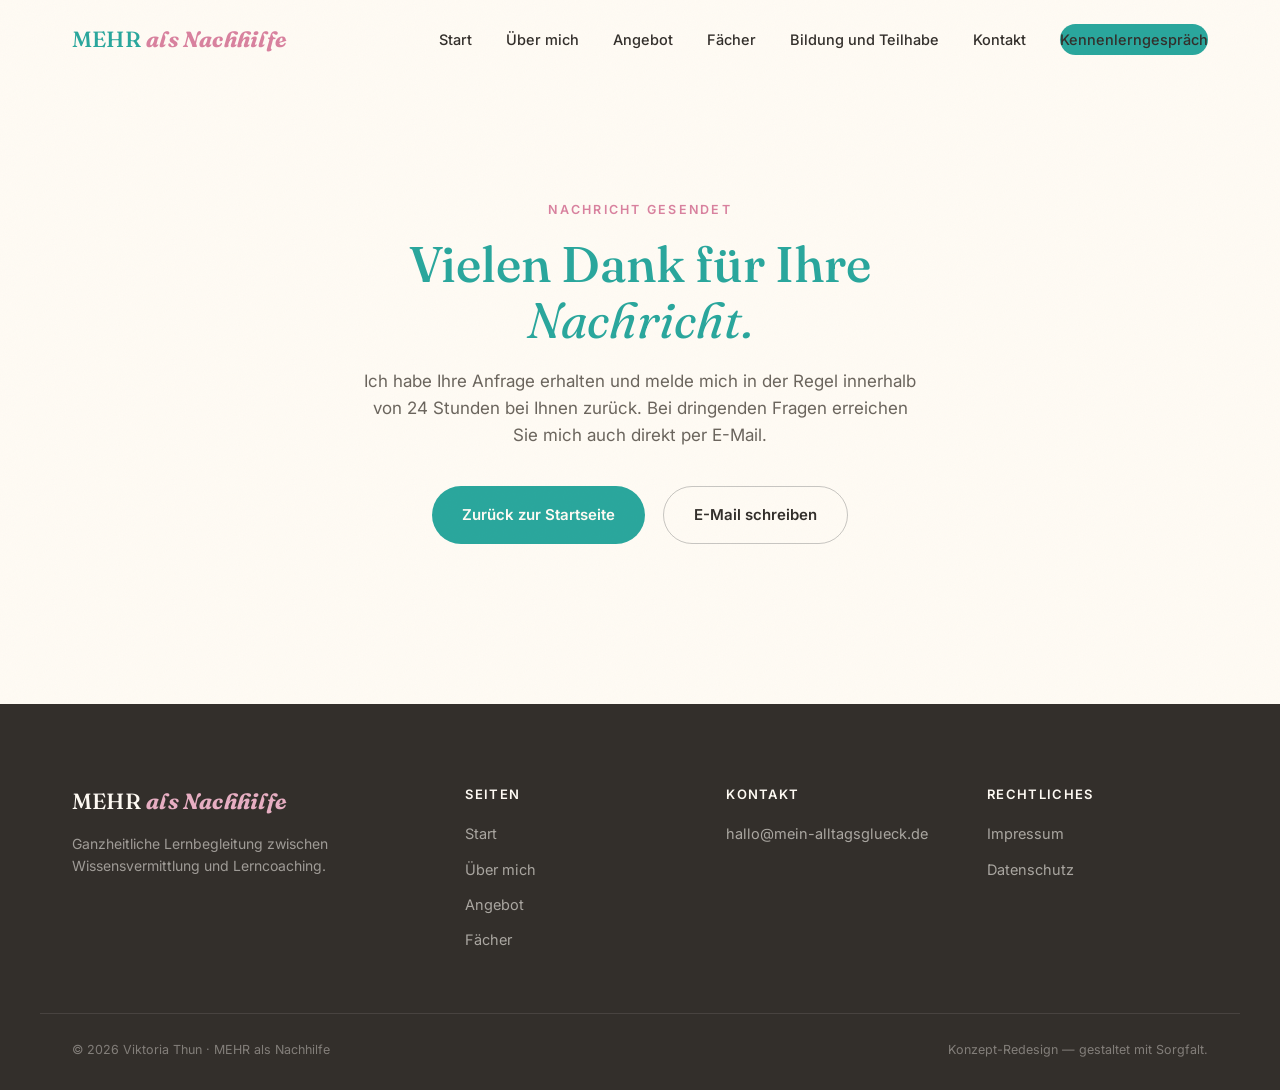
==== danke.html @ 9b4657d0 "Redirect contact form to a thank-you page on the own site Adds danke.html and sets the Web3Forms red" ====
<!DOCTYPE html>
<html lang="de">
<head>
<meta charset="UTF-8">
<meta name="viewport" content="width=device-width, initial-scale=1.0">
<title>Vielen Dank — MEHR als Nachhilfe | Viktoria Thun</title>
<meta name="description" content="Vielen Dank für Ihre Nachricht — ich melde mich schnellstmöglich bei Ihnen.">
<meta name="robots" content="noindex">
<link rel="canonical" href="https://mehr-als-nachhilfe.de/danke.html">
<link rel="icon" type="image/svg+xml" href="data:image/svg+xml,%3Csvg xmlns='http://www.w3.org/2000/svg' viewBox='0 0 64 64'%3E%3Crect width='64' height='64' rx='14' fill='%232AA79D'/%3E%3Ctext x='32' y='45' font-family='Georgia,serif' font-style='italic' font-weight='700' font-size='36' fill='%23FFFBF4' text-anchor='middle'%3EM%3C/text%3E%3C/svg%3E">
<link rel="preconnect" href="https://fonts.googleapis.com">
<link rel="preconnect" href="https://fonts.gstatic.com" crossorigin>
<link href="https://fonts.googleapis.com/css2?family=Fraunces:ital,opsz,wght@0,9..144,300;0,9..144,400;0,9..144,500;0,9..144,600;1,9..144,400&family=Inter:wght@300;400;500;600;700&display=swap" rel="stylesheet">
<link rel="stylesheet" href="css/style.css">
</head>
<body>

<div class="grain"></div>

<header class="site-header" id="siteHeader">
  <div class="container header-inner">
    <a href="index.html#top" class="logo">MEHR <em>als Nachhilfe</em></a>
    <nav class="main-nav" id="mainNav">
      <a href="index.html#top">Start</a>
      <a href="index.html#ueber-mich">Über mich</a>
      <a href="index.html#konzept">Angebot</a>
      <a href="faecher.html">Fächer</a>
      <a href="index.html#bildung-teilhabe">Bildung und Teilhabe</a>
      <a href="index.html#kontakt">Kontakt</a>
      <a href="index.html#kontakt" class="nav-cta">Kennenlerngespräch</a>
    </nav>
    <button class="burger" id="burger" aria-label="Menü öffnen">
      <span></span><span></span><span></span>
    </button>
  </div>
</header>

<main>
  <section class="thankyou">
    <div class="container thankyou-inner">
      <p class="eyebrow center">Nachricht gesendet</p>
      <h1 class="section-title center">Vielen Dank für Ihre <span class="italic">Nachricht.</span></h1>
      <p class="section-lead center">
        Ich habe Ihre Anfrage erhalten und melde mich in der Regel innerhalb von
        24 Stunden bei Ihnen zurück. Bei dringenden Fragen erreichen Sie mich auch
        direkt per E-Mail.
      </p>
      <div class="thankyou-actions">
        <a href="index.html#top" class="btn btn-primary magnetic"><span>Zurück zur Startseite</span></a>
        <a href="mailto:hallo@mein-alltagsglueck.de" class="btn btn-ghost magnetic"><span>E-Mail schreiben</span></a>
      </div>
    </div>
  </section>
</main>

<footer class="site-footer">
  <div class="container footer-inner">
    <div class="footer-brand">
      <a href="index.html#top" class="logo">MEHR <em>als Nachhilfe</em></a>
      <p>Ganzheitliche Lernbegleitung zwischen Wissensvermittlung und Lerncoaching.</p>
    </div>
    <div class="footer-col">
      <h4>Seiten</h4>
      <a href="index.html#top">Start</a>
      <a href="index.html#ueber-mich">Über mich</a>
      <a href="index.html#konzept">Angebot</a>
      <a href="faecher.html">Fächer</a>
    </div>
    <div class="footer-col">
      <h4>Kontakt</h4>
      <a href="mailto:hallo@mein-alltagsglueck.de">hallo@mein-alltagsglueck.de</a>
    </div>
    <div class="footer-col">
      <h4>Rechtliches</h4>
      <a href="impressum.html">Impressum</a>
      <a href="datenschutz.html">Datenschutz</a>
    </div>
  </div>
  <div class="container footer-bottom">
    <span>© 2026 Viktoria Thun · MEHR als Nachhilfe</span>
    <span>Konzept-Redesign — gestaltet mit Sorgfalt.</span>
  </div>
</footer>

<script src="js/script.js"></script>
</body>
</html>
---- css/style.css ----
/* ============ TOKENS ============ */
:root{
  --ivory:#FFFBF4;
  --ivory-alt:#FDEEDD;
  --ink:#332F2B;
  --ink-soft:#6B655D;
  --forest:#2AA79D;
  --forest-light:#6FCFC5;
  --terracotta:#D9829F;
  --terracotta-light:#E8AFC3;
  --gold:#FFC94D;
  --white:#FFFFFF;

  --font-serif:'Fraunces', serif;
  --font-sans:'Inter', sans-serif;

  --ease:cubic-bezier(.16,1,.3,1);
  --container:1200px;
}

*,*::before,*::after{box-sizing:border-box;}
html{scroll-behavior:smooth;}
body{
  margin:0;
  background:var(--ivory);
  color:var(--ink);
  font-family:var(--font-sans);
  font-size:16px;
  line-height:1.6;
  overflow-x:hidden;
  cursor:default;
}
img{max-width:100%;display:block;}
a{color:inherit;text-decoration:none;}
ul{margin:0;padding:0;list-style:none;}
.container{max-width:var(--container);margin:0 auto;padding:0 32px;}
.italic{font-family:var(--font-serif);font-style:italic;font-weight:400;}

/* ============ GRAIN OVERLAY ============ */
.grain{
  position:fixed;inset:0;pointer-events:none;z-index:9998;
  opacity:.035;mix-blend-mode:multiply;
  background-image:url("data:image/svg+xml,%3Csvg xmlns='http://www.w3.org/2000/svg' width='120' height='120'%3E%3Cfilter id='n'%3E%3CfeTurbulence type='fractalNoise' baseFrequency='0.9' numOctaves='2' stitchTiles='stitch'/%3E%3C/filter%3E%3Crect width='100%25' height='100%25' filter='url(%23n)'/%3E%3C/svg%3E");
}

/* ============ CUSTOM CURSOR ============ */
.cursor-dot,.cursor-ring{
  position:fixed;top:0;left:0;border-radius:50%;pointer-events:none;z-index:9999;
  transform:translate(-50%,-50%);
}
.cursor-dot{width:6px;height:6px;background:var(--terracotta);transition:opacity .2s;}
.cursor-ring{
  width:34px;height:34px;border:1px solid rgba(18,72,68,.4);
  transition:transform .15s var(--ease),opacity .2s,border-color .2s,width .2s,height .2s;
}
.cursor-ring.hovered{
  width:56px;height:56px;border-color:var(--terracotta);
  background:rgba(217,130,159,.08);
}
@media (hover:none), (pointer:coarse){
  .cursor-dot,.cursor-ring{display:none;}
}

/* ============ PRELOADER ============ */
.preloader{
  position:fixed;inset:0;z-index:10000;background:var(--forest);
  display:flex;align-items:center;justify-content:center;
  transition:transform .9s var(--ease),opacity .6s ease .3s;
}
.preloader.done{transform:translateY(-100%);opacity:0;pointer-events:none;}
.preloader-inner{text-align:center;color:var(--ivory);}
.preloader-mark{
  font-family:var(--font-serif);font-size:clamp(28px,5vw,44px);
  letter-spacing:.02em;font-style:italic;opacity:0;
  animation:fadeUp .8s var(--ease) .2s forwards;
}
.preloader-mark em{font-style:italic;font-weight:700;color:var(--terracotta);}
.preloader-bar{width:180px;height:1px;background:rgba(250,246,240,.2);margin:22px auto 0;overflow:hidden;}
.preloader-bar span{display:block;height:100%;width:0%;background:var(--terracotta);animation:loadbar 1.6s var(--ease) forwards;}
@keyframes loadbar{to{width:100%;}}
@keyframes fadeUp{from{opacity:0;transform:translateY(14px);}to{opacity:1;transform:translateY(0);}}

/* ============ REVEAL ANIMATION ============ */
.reveal{opacity:0;transform:translateY(28px);transition:opacity .8s var(--ease),transform .8s var(--ease);}
.reveal.in-view{opacity:1;transform:translateY(0);}

/* ============ HEADER ============ */
.site-header{
  position:fixed;top:0;left:0;right:0;z-index:500;
  padding:22px 0;transition:padding .4s var(--ease),background .4s var(--ease),box-shadow .4s var(--ease);
}
.site-header.scrolled{
  padding:12px 0;background:rgba(250,246,240,.75);backdrop-filter:blur(14px) saturate(160%);
  box-shadow:0 1px 0 rgba(18,72,68,.08);
}
.header-inner{display:flex;align-items:center;justify-content:space-between;}
.logo{font-family:var(--font-serif);font-size:22px;font-weight:500;color:var(--forest);letter-spacing:.01em;}
.logo em{font-style:italic;font-weight:700;color:var(--terracotta);}
.main-nav{display:flex;align-items:center;gap:34px;}
.main-nav a{
  position:relative;font-size:14.5px;font-weight:500;color:var(--ink);padding:4px 0;
}
.main-nav a:not(.nav-cta)::after{
  content:'';position:absolute;left:0;bottom:0;width:0;height:1px;background:var(--terracotta);
  transition:width .3s var(--ease);
}
.main-nav a:not(.nav-cta):hover::after{width:100%;}
.nav-cta{
  background:var(--forest);color:var(--ivory);padding:10px 20px;border-radius:100px;
  transition:background .3s var(--ease),transform .3s var(--ease);
}
.nav-cta:hover{background:var(--terracotta);transform:translateY(-2px);}
.burger{display:none;flex-direction:column;gap:5px;background:none;border:none;cursor:pointer;padding:8px;}
.burger span{width:22px;height:2px;background:var(--forest);border-radius:2px;}

/* ============ BUTTONS ============ */
.btn{
  position:relative;display:inline-flex;align-items:center;justify-content:center;
  padding:16px 30px;border-radius:100px;font-size:15px;font-weight:600;
  overflow:hidden;isolation:isolate;transition:transform .3s var(--ease),box-shadow .3s var(--ease);
}
.btn span{position:relative;z-index:2;}
.btn-primary{background:var(--forest);color:var(--ivory);}
.btn-primary::before{
  content:'';position:absolute;inset:0;z-index:1;background:var(--terracotta);
  transform:translateX(-101%);transition:transform .45s var(--ease);
}
.btn-primary:hover::before{transform:translateX(0);}
.btn-primary:hover{box-shadow:0 12px 30px -8px rgba(18,72,68,.5);}
.btn-lg{padding:19px 40px;font-size:16.5px;}
.btn-ghost{border:1px solid rgba(38,42,46,.25);color:var(--ink);background:transparent;}
.btn-ghost:hover{border-color:var(--forest);background:var(--forest);color:var(--ivory);}
.btn-dark{background:var(--ink);color:var(--ivory);}
.btn-dark:hover{background:var(--terracotta);}
.btn-outline-light{border:1px solid rgba(250,246,240,.35);color:var(--ivory);background:transparent;margin-top:8px;}
.btn-outline-light:hover{background:var(--ivory);color:var(--forest);}
.magnetic{will-change:transform;}

/* ============ EYEBROW / TITLES ============ */
.eyebrow{
  font-size:12.5px;letter-spacing:.18em;text-transform:uppercase;font-weight:600;
  color:var(--terracotta);margin:0 0 16px;
}
.eyebrow-light{color:var(--terracotta-light);}
.eyebrow.center{text-align:center;}
.section-title{
  font-family:var(--font-serif);font-weight:500;font-size:clamp(30px,4.2vw,50px);
  line-height:1.12;margin:0 0 20px;color:var(--forest);
}
.section-title.light{color:var(--ivory);}
.section-title.center{text-align:center;margin-left:auto;margin-right:auto;}
.section-lead{
  max-width:560px;color:var(--ink-soft);font-size:17px;
}
.section-lead.center{margin:0 auto;text-align:center;}

/* ============ HERO ============ */
.hero{
  position:relative;min-height:100svh;display:flex;align-items:center;
  padding:140px 0 100px;overflow:hidden;background:var(--ivory);
}
.hero > .container{width:100%;}
.hero-photo-panel{
  position:absolute;top:0;right:0;bottom:0;width:50%;z-index:0;overflow:hidden;
}
.hero-bg-photo{
  width:100%;height:100%;object-fit:cover;object-position:center 14%;
  transform:scale(1.08);
  filter:grayscale(.05) saturate(1.12) brightness(1.08) contrast(.95) sepia(.05);
}
.hero-photo-fade{
  position:absolute;inset:0;z-index:1;
  background:
    linear-gradient(90deg,var(--ivory) 0%,rgba(255,251,244,.9) 10%,rgba(255,251,244,.55) 24%,rgba(255,251,244,.2) 38%,rgba(255,251,244,0) 55%),
    linear-gradient(0deg,rgba(255,251,244,.35) 0%,rgba(255,251,244,0) 32%),
    linear-gradient(180deg,rgba(255,251,244,.3) 0%,rgba(255,251,244,0) 28%);
}
.hero-ring{
  position:absolute;z-index:2;width:120px;aspect-ratio:1/1;top:14%;left:-6%;
  border:1px solid var(--terracotta);border-radius:50%;animation:spin 24s linear infinite;
}
.hero-ring::before{
  content:'';position:absolute;top:-4px;left:50%;width:8px;height:8px;background:var(--terracotta);
  border-radius:50%;transform:translateX(-50%);
}
.hero-dot{
  position:absolute;z-index:2;width:16px;height:16px;background:var(--gold);border-radius:50%;
  bottom:16%;left:2%;box-shadow:0 6px 16px -4px rgba(255,201,77,.6);
}
.hero-inner{position:relative;z-index:2;}
.hero-copy{max-width:440px;}
.hero-title{
  font-family:var(--font-serif);font-weight:500;color:var(--forest);
  font-size:clamp(32px,4.4vw,60px);line-height:1.08;letter-spacing:-.01em;margin:0 0 28px;
  overflow-wrap:break-word;
}
.hero-title .line{display:block;overflow:hidden;padding-bottom:.08em;}
.hero-title .word{display:inline-block;opacity:0;transform:translateY(110%) rotate(4deg);animation:wordUp .9s var(--ease) forwards;}
.hero-title .word-em{font-style:italic;color:var(--terracotta);}
@keyframes wordUp{to{opacity:1;transform:translateY(0) rotate(0);}}
.hero-badge{
  display:inline-flex;align-items:center;gap:9px;margin:0 0 22px;padding:8px 18px;
  border-radius:100px;background:var(--white);border:1px solid rgba(18,72,68,.12);
  font-size:13px;font-weight:600;color:var(--forest);
}
.hero-badge-dot{width:7px;height:7px;border-radius:50%;background:var(--terracotta);flex:none;}
.hero-sub{font-size:18px;color:var(--ink-soft);max-width:400px;margin:0 0 40px;transition-delay:1.95s;}
.hero-actions{display:flex;gap:18px;flex-wrap:wrap;transition-delay:2.1s;}

.scroll-cue{
  position:absolute;bottom:36px;left:32px;
  display:flex;flex-direction:column;align-items:center;gap:10px;z-index:2;
  font-size:11px;letter-spacing:.18em;text-transform:uppercase;color:var(--ink-soft);
}
.scroll-cue-line{width:1px;height:46px;background:linear-gradient(var(--forest),transparent);position:relative;overflow:hidden;}
.scroll-cue-line::after{
  content:'';position:absolute;top:-100%;left:0;width:100%;height:100%;background:var(--terracotta);
  animation:scrollDrip 2s ease-in-out infinite;
}
@keyframes scrollDrip{0%{top:-100%;}60%{top:100%;}100%{top:100%;}}

/* ============ MARQUEE ============ */
.marquee-section{background:var(--forest);padding:22px 0;overflow:hidden;}
.marquee{width:100%;overflow:hidden;}
.marquee-track{
  display:flex;white-space:nowrap;width:max-content;gap:14px;
  font-family:var(--font-serif);font-style:italic;font-size:20px;color:var(--ivory);
  animation:scrollLeft 30s linear infinite;
}
.marquee-track span{opacity:.85;padding:0 4px;}
@keyframes scrollLeft{from{transform:translateX(0);}to{transform:translateX(-50%);}}

/* ============ CLAIM ============ */
.claim{padding:110px 0;background:var(--ivory-alt);text-align:center;}
.claim-inner{max-width:820px;margin:0 auto;}
.claim-text{font-family:var(--font-serif);font-weight:400;font-size:clamp(22px,3vw,32px);line-height:1.5;color:var(--forest);margin:0;}
.claim-accent{font-style:italic;color:var(--terracotta);}

/* ============ OFFERS / KONZEPT ============ */
.offers{padding:140px 0;position:relative;}
.offers.has-bg{padding:160px 0;overflow:hidden;}
.offers.has-bg .container{position:relative;z-index:2;}
.section-bg{position:absolute;inset:0;z-index:0;overflow:hidden;}
.section-bg-photo{
  width:100%;height:100%;object-fit:cover;object-position:center 55%;
  transform:scale(1.06);
  filter:saturate(.8) brightness(1.08) contrast(.95) sepia(.1) hue-rotate(15deg);
}
.section-bg-overlay{
  position:absolute;inset:0;
  background:
    linear-gradient(180deg,
      var(--ivory) 0%,
      var(--ivory) 14%,
      rgba(255,251,244,.55) 26%,
      rgba(255,251,244,.18) 40%,
      rgba(255,251,244,.12) 65%,
      rgba(255,251,244,.4) 100%);
}
.konzept-intro{
  max-width:720px;margin:0 auto 24px;padding:40px 44px;
  background:rgba(255,251,244,.9);border-radius:28px;
  box-shadow:0 20px 50px -25px rgba(18,72,68,.2);
}
.offer-grid{
  display:grid;grid-template-columns:repeat(4,1fr);gap:26px;margin-top:64px;
}
.offer-grid--3{grid-template-columns:repeat(3,1fr);max-width:980px;margin-left:auto;margin-right:auto;}
.offer-grid--2{grid-template-columns:repeat(2,1fr);max-width:760px;margin-left:auto;margin-right:auto;}
.offer-card{
  background:var(--white);border-radius:22px;padding:38px 30px;text-align:center;
  border:1px solid rgba(18,72,68,.08);
  transition:transform .1s linear,box-shadow .4s var(--ease),border-color .4s var(--ease);
  transform-style:preserve-3d;perspective:800px;
}
.offer-card:hover{box-shadow:0 24px 50px -20px rgba(18,72,68,.25);border-color:transparent;}
.offer-icon{
  width:56px;height:56px;border-radius:16px;background:var(--ivory-alt);color:var(--forest);
  display:flex;align-items:center;justify-content:center;margin:0 auto 24px;
  transition:background .3s var(--ease),color .3s var(--ease);
}
.offer-card:hover .offer-icon{background:var(--forest);color:var(--ivory);}
.offer-mark{
  width:auto;height:auto;padding:8px 18px;border-radius:100px;
  font-family:var(--font-serif);font-style:italic;font-size:14px;font-weight:500;
}
.offer-card h3{font-family:var(--font-serif);font-size:21px;font-weight:500;margin:0 0 12px;color:var(--forest);}
.offer-card p{font-size:14.5px;color:var(--ink-soft);margin:0;}

/* ============ FORMAT (EINZEL/GRUPPE) ============ */
.format-note{
  max-width:640px;margin:28px auto 0;text-align:center;font-size:15px;color:var(--ink-soft);
}
.format-note strong{color:var(--forest);}

/* ============ FÄCHER PREVIEW ============ */
.faecher-preview{padding:140px 0;background:var(--ivory-alt);}
.faecher-preview-cta{text-align:center;margin-top:44px;}
.faecher-preview-grid{display:flex;flex-wrap:wrap;justify-content:center;gap:20px;margin-top:56px;}
.faecher-preview-card{
  display:flex;flex-direction:column;align-items:center;gap:16px;
  background:var(--white);border-radius:22px;padding:30px 28px;min-width:140px;
  border:1px solid rgba(18,72,68,.08);
  transition:transform .3s var(--ease),box-shadow .4s var(--ease),border-color .4s var(--ease);
}
.faecher-preview-card:hover{transform:translateY(-6px);box-shadow:0 24px 50px -20px rgba(18,72,68,.25);border-color:transparent;}
.faecher-preview-flag{
  display:inline-flex;align-items:center;justify-content:center;width:64px;height:64px;
  border-radius:18px;background:var(--ivory-alt);color:var(--forest);
  font-family:var(--font-serif);font-style:italic;font-weight:500;font-size:26px;
  transition:background .3s var(--ease),color .3s var(--ease);
}
.faecher-preview-card:hover .faecher-preview-flag{background:var(--forest);color:var(--ivory);}
.faecher-preview-card span:last-child{font-family:var(--font-serif);font-size:19px;font-weight:500;color:var(--forest);}

/* ============ BILDUNG UND TEILHABE ============ */
.but{padding:100px 0;}
.but-card{
  max-width:760px;margin:0 auto;padding:48px 52px;
  background:var(--ivory-alt);border-radius:28px;border:1px solid rgba(18,72,68,.08);
}
.but-card .section-lead{margin:0 auto;max-width:620px;}

/* ============ SUBJECT GRID (Fächer-Seite) ============ */
.subject-grid{
  display:flex;flex-wrap:wrap;justify-content:center;gap:24px;margin-top:64px;
}
.subject-card{
  background:var(--white);border-radius:22px;padding:34px 26px;
  border:1px solid rgba(18,72,68,.08);
  transition:transform .3s var(--ease),box-shadow .4s var(--ease),border-color .4s var(--ease);
  flex:1 1 230px;max-width:260px;
}
.subject-card:hover{transform:translateY(-6px);box-shadow:0 24px 50px -20px rgba(18,72,68,.25);border-color:transparent;}
.subject-flag{
  display:inline-flex;align-items:center;justify-content:center;width:48px;height:48px;
  border-radius:14px;background:var(--ivory-alt);color:var(--forest);
  font-family:var(--font-serif);font-style:italic;font-weight:500;font-size:19px;margin-bottom:20px;
}
.subject-card h3{font-family:var(--font-serif);font-size:20px;font-weight:500;margin:0 0 10px;color:var(--forest);}
.subject-card p{font-size:14.5px;color:var(--ink-soft);margin:0;}

/* ============ ANLIEGEN ============ */
.anliegen{padding:140px 0;}
.anliegen-grid{display:grid;grid-template-columns:1fr 1fr;gap:60px;align-items:start;margin-top:56px;}
.anliegen-text p{font-size:16.5px;color:var(--ink-soft);margin:0 0 18px;}
.anliegen-note{
  font-size:15.5px;color:var(--forest);font-weight:500;
  border-left:2px solid var(--terracotta);padding-left:18px;margin-top:26px;
}
.warum-title{font-family:var(--font-serif);font-size:21px;font-weight:500;color:var(--forest);margin:0 0 22px;}
.warum-list li{
  position:relative;padding-left:28px;margin-bottom:16px;font-size:15.5px;color:var(--ink);
}
.warum-list li::before{
  content:'';position:absolute;left:0;top:8px;width:14px;height:1px;background:var(--terracotta);
}

/* ============ ABLAUF / PROCESS ============ */
.process{background:var(--ivory-alt);padding:140px 0;}
.process-grid{
  display:grid;grid-template-columns:repeat(3,1fr);gap:40px;margin-top:64px;max-width:980px;margin-left:auto;margin-right:auto;
}
.step{text-align:center;padding:0 12px;}
.step-num{
  display:block;font-family:var(--font-serif);font-style:italic;color:var(--terracotta);
  font-size:clamp(34px,3.6vw,44px);margin-bottom:14px;
}
.step h3{font-family:var(--font-serif);font-size:21px;font-weight:500;margin:0 0 12px;color:var(--forest);}
.step p{font-size:14.5px;color:var(--ink-soft);margin:0;}

/* ============ ABOUT ============ */
.about{padding:180px 0;position:relative;overflow:hidden;}
.about-photo-panel{position:absolute;top:0;left:0;width:42%;aspect-ratio:3/4;z-index:0;overflow:hidden;}
.about-bg-photo{
  width:100%;height:100%;object-fit:cover;object-position:center 8%;
  transform:scale(1.02);
  filter:grayscale(.05) saturate(1.1) brightness(1.1) contrast(.95) sepia(.05);
}
.about-photo-fade{
  position:absolute;inset:0;z-index:1;
  background:
    linear-gradient(90deg,rgba(255,251,244,0) 0%,rgba(255,251,244,0) 62%,var(--ivory) 100%),
    linear-gradient(0deg,rgba(255,251,244,.35) 0%,rgba(255,251,244,0) 22%),
    linear-gradient(180deg,rgba(255,251,244,.3) 0%,rgba(255,251,244,0) 26%);
}
@keyframes spin{to{transform:rotate(360deg);}}
.about-inner{position:relative;z-index:2;}
.about-content{max-width:460px;margin-left:calc(42% + 48px);}
.about-lead{font-family:var(--font-serif);font-style:italic;font-size:20px;color:var(--terracotta);margin:-6px 0 18px;}
.about-greeting{font-family:var(--font-serif);font-weight:600;font-size:19px;color:var(--forest);margin:0 0 12px;}
.about-content p{color:var(--ink-soft);font-size:16.5px;}
.about-list{margin:24px 0 32px;}
.about-list li{
  position:relative;padding-left:26px;margin-bottom:12px;font-size:15px;color:var(--ink);
}
.about-list li::before{
  content:'';position:absolute;left:0;top:7px;width:14px;height:1px;background:var(--terracotta);
}

/* ============ ZITAT ============ */
.quote-section{position:relative;background:var(--forest);padding:120px 0;overflow:hidden;text-align:center;}
.quote-bg{
  position:absolute;inset:0;
  background:radial-gradient(circle at 20% 20%,rgba(255,201,77,.2),transparent 55%),
             radial-gradient(circle at 85% 80%,rgba(217,130,159,.2),transparent 50%);
}
.quote-inner{position:relative;z-index:2;max-width:760px;margin:0 auto;}
.quote{
  font-family:var(--font-serif);font-style:italic;color:var(--ivory);
  font-size:clamp(22px,3.2vw,34px);line-height:1.5;margin:0 0 20px;
}
.quote-attr{color:rgba(250,246,240,.7);font-size:14px;letter-spacing:.03em;}

/* ============ ZIELGRUPPE ============ */
.audience{padding:140px 0;}
.audience-list{
  display:flex;flex-wrap:wrap;justify-content:center;gap:14px;margin-top:56px;
}
.audience-pill{
  background:var(--white);border:1px solid rgba(18,72,68,.12);color:var(--forest);
  padding:12px 24px;border-radius:100px;font-size:14.5px;font-weight:500;
  transition:background .3s var(--ease),color .3s var(--ease),transform .3s var(--ease);
}
.audience-pill:hover{background:var(--forest);color:var(--ivory);transform:translateY(-2px);}
.audience-cta{text-align:center;margin-top:44px;}

/* ============ FINAL CTA ============ */
.final-cta{position:relative;padding:150px 0;background:var(--forest);overflow:hidden;text-align:center;color:var(--ivory);}
.final-cta-bg{
  position:absolute;inset:0;
  background:radial-gradient(circle at 50% 0%,rgba(217,130,159,.3),transparent 60%);
}
.final-cta-inner{position:relative;z-index:2;max-width:680px;margin:0 auto;}
.final-cta h2{font-family:var(--font-serif);font-weight:500;font-size:clamp(32px,5vw,52px);line-height:1.15;margin:0 0 20px;}
.final-cta-sub{color:rgba(250,246,240,.75);font-size:17px;margin:0 0 40px;}
.contact-form{
  max-width:460px;margin:0 auto;display:flex;flex-direction:column;gap:16px;text-align:left;
}
.contact-form-hp{position:absolute;left:-9999px;width:1px;height:1px;opacity:0;}
.contact-form input,.contact-form textarea{
  width:100%;padding:14px 18px;border-radius:14px;border:1px solid rgba(250,246,240,.25);
  background:rgba(250,246,240,.08);color:var(--ivory);font-family:var(--font-sans);font-size:15px;
  transition:border-color .3s var(--ease),background .3s var(--ease);
}
.contact-form input::placeholder,.contact-form textarea::placeholder{color:rgba(250,246,240,.5);}
.contact-form input:focus,.contact-form textarea:focus{outline:none;border-color:var(--terracotta-light);background:rgba(250,246,240,.14);}
.contact-form textarea{resize:vertical;min-height:120px;font-family:var(--font-sans);}
.contact-form button{align-self:center;margin-top:4px;}
.final-cta-note{margin-top:22px;font-size:14px;color:rgba(250,246,240,.65);}
.final-cta-note a{color:var(--ivory);text-decoration:underline;text-underline-offset:3px;}

/* ============ FOOTER ============ */
.site-footer{background:var(--ink);color:rgba(250,246,240,.7);padding:80px 0 30px;}
.footer-inner{display:grid;grid-template-columns:1.6fr 1fr 1fr 1fr;gap:40px;padding-bottom:50px;border-bottom:1px solid rgba(250,246,240,.1);}
.footer-brand .logo{color:var(--ivory);}
.footer-brand .logo em{color:var(--terracotta-light);}
.footer-brand p{margin-top:14px;font-size:14px;max-width:260px;color:rgba(250,246,240,.55);}
.footer-col h4{color:var(--ivory);font-size:13px;text-transform:uppercase;letter-spacing:.1em;margin:0 0 18px;font-weight:600;}
.footer-col a{display:block;font-size:14.5px;margin-bottom:12px;color:rgba(250,246,240,.6);transition:color .25s;}
.footer-col a:hover{color:var(--terracotta-light);}
.footer-bottom{display:flex;justify-content:space-between;padding-top:26px;font-size:12.5px;color:rgba(250,246,240,.4);flex-wrap:wrap;gap:10px;}

/* ============ LEGAL PAGES ============ */
.legal{padding:160px 0 120px;}
.legal-inner{max-width:720px;margin:0 auto;}
.legal-inner h1{font-family:var(--font-serif);font-weight:500;font-size:clamp(30px,4.2vw,46px);color:var(--forest);margin:0 0 8px;}
.legal-updated{font-size:13px;color:var(--ink-soft);margin:0 0 56px;}
.legal-block{margin-bottom:40px;}
.legal-block h2{font-family:var(--font-serif);font-weight:500;font-size:22px;color:var(--forest);margin:0 0 14px;}
.legal-block h3{font-size:16px;font-weight:600;color:var(--ink);margin:22px 0 8px;}
.legal-block p{font-size:15.5px;color:var(--ink-soft);margin:0 0 12px;}
.legal-block a{color:var(--forest);text-decoration:underline;text-underline-offset:3px;}
.legal-block a:hover{color:var(--terracotta);}
.legal-block ul{list-style:disc;padding-left:22px;margin:0 0 12px;}
.legal-block li{font-size:15.5px;color:var(--ink-soft);margin-bottom:6px;}

/* ============ THANK YOU ============ */
.thankyou{padding:200px 0 160px;min-height:60vh;display:flex;align-items:center;}
.thankyou-inner{max-width:640px;margin:0 auto;text-align:center;}
.thankyou-actions{display:flex;gap:18px;justify-content:center;flex-wrap:wrap;margin-top:36px;}
.legal-placeholder{color:var(--terracotta);font-weight:600;}

/* ============ RESPONSIVE ============ */
@media (max-width:1024px){
  .offer-grid{grid-template-columns:repeat(2,1fr);}
  .offer-grid--3,.offer-grid--2,.process-grid{grid-template-columns:1fr;max-width:480px;}
  .anliegen-grid{grid-template-columns:1fr;gap:44px;}
  .footer-inner{grid-template-columns:1fr 1fr;}
  .hero{flex-direction:column;align-items:stretch;padding-top:110px;min-height:auto;}
  .hero-photo-panel{position:relative;width:100%;height:46vh;order:-1;margin-bottom:36px;}
  .hero-photo-fade{
    background:
      linear-gradient(180deg,rgba(255,251,244,0) 30%,rgba(255,251,244,.55) 65%,var(--ivory) 100%),
      linear-gradient(0deg,rgba(255,251,244,.35) 0%,rgba(255,251,244,0) 30%);
  }
  .hero-copy{max-width:560px;margin:0 auto;text-align:center;padding:0 8px;}
  .hero-actions{justify-content:center;}
  .scroll-cue{display:none;}
  .about{padding:60px 0 100px;}
  .about-photo-panel{position:relative;width:100%;height:38vh;margin-bottom:40px;}
  .about-photo-fade{
    background:
      linear-gradient(180deg,rgba(255,251,244,0) 55%,var(--ivory) 100%),
      linear-gradient(0deg,rgba(255,251,244,.3) 0%,rgba(255,251,244,0) 24%);
  }
  .about-content{max-width:560px;margin:0 auto;}
}
@media (max-width:760px){
  .main-nav{
    position:fixed;top:0;right:0;height:100vh;width:78vw;max-width:320px;
    background:var(--ivory);flex-direction:column;justify-content:center;align-items:flex-start;
    padding:40px;gap:26px;transform:translateX(100%);transition:transform .5s var(--ease);z-index:400;
    box-shadow:-10px 0 40px rgba(0,0,0,.1);
  }
  .main-nav.open{transform:translateX(0);}
  .burger{display:flex;z-index:600;}
  .konzept-intro{padding:28px 24px;border-radius:20px;}
  .but-card{padding:32px 26px;border-radius:20px;}
  .offer-grid{grid-template-columns:1fr;}
  .footer-inner{grid-template-columns:1fr 1fr;}
  .hero{padding-top:120px;}
}
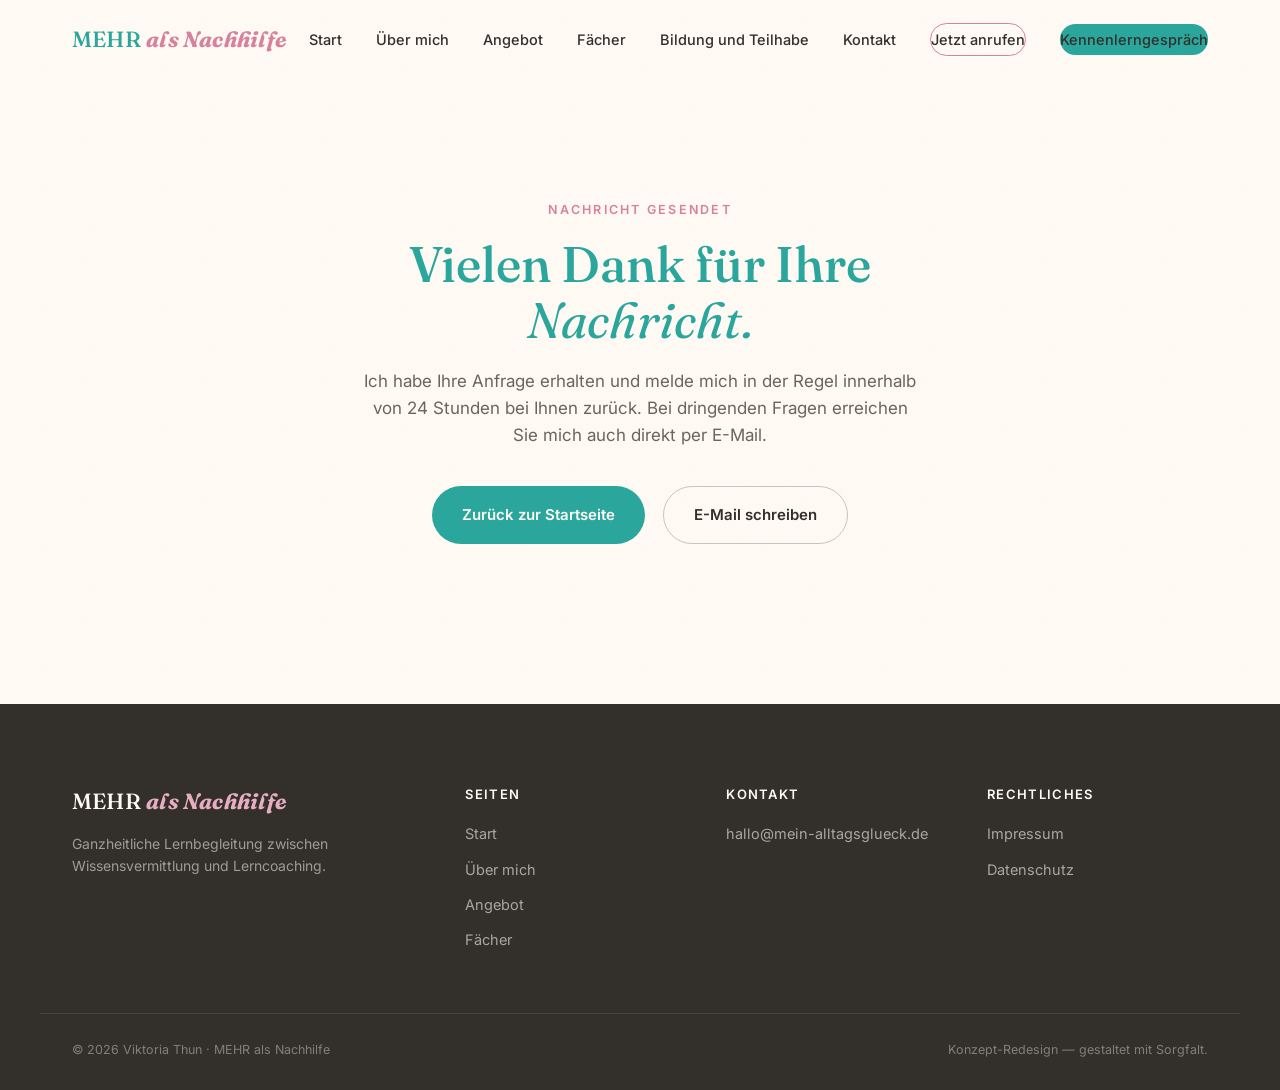
==== commit a250c56e: "Add "Jetzt anrufen" call button to navigation Adds a tel: link nav item on every page, fills in the " ====
--- a/danke.html
+++ b/danke.html
@@ -27,6 +27,7 @@
       <a href="faecher.html">Fächer</a>
       <a href="index.html#bildung-teilhabe">Bildung und Teilhabe</a>
       <a href="index.html#kontakt">Kontakt</a>
+      <a href="tel:+4917680288177" class="nav-call">Jetzt anrufen</a>
       <a href="index.html#kontakt" class="nav-cta">Kennenlerngespräch</a>
     </nav>
     <button class="burger" id="burger" aria-label="Menü öffnen">
--- a/css/style.css
+++ b/css/style.css
@@ -100,16 +100,21 @@
 .main-nav a{
   position:relative;font-size:14.5px;font-weight:500;color:var(--ink);padding:4px 0;
 }
-.main-nav a:not(.nav-cta)::after{
+.main-nav a:not(.nav-cta):not(.nav-call)::after{
   content:'';position:absolute;left:0;bottom:0;width:0;height:1px;background:var(--terracotta);
   transition:width .3s var(--ease);
 }
-.main-nav a:not(.nav-cta):hover::after{width:100%;}
+.main-nav a:not(.nav-cta):not(.nav-call):hover::after{width:100%;}
 .nav-cta{
   background:var(--forest);color:var(--ivory);padding:10px 20px;border-radius:100px;
   transition:background .3s var(--ease),transform .3s var(--ease);
 }
 .nav-cta:hover{background:var(--terracotta);transform:translateY(-2px);}
+.nav-call{
+  border:1.5px solid var(--terracotta);color:var(--terracotta);padding:8.5px 18px;border-radius:100px;
+  transition:background .3s var(--ease),color .3s var(--ease),transform .3s var(--ease);
+}
+.nav-call:hover{background:var(--terracotta);color:var(--ivory);transform:translateY(-2px);}
 .burger{display:none;flex-direction:column;gap:5px;background:none;border:none;cursor:pointer;padding:8px;}
 .burger span{width:22px;height:2px;background:var(--forest);border-radius:2px;}
 
